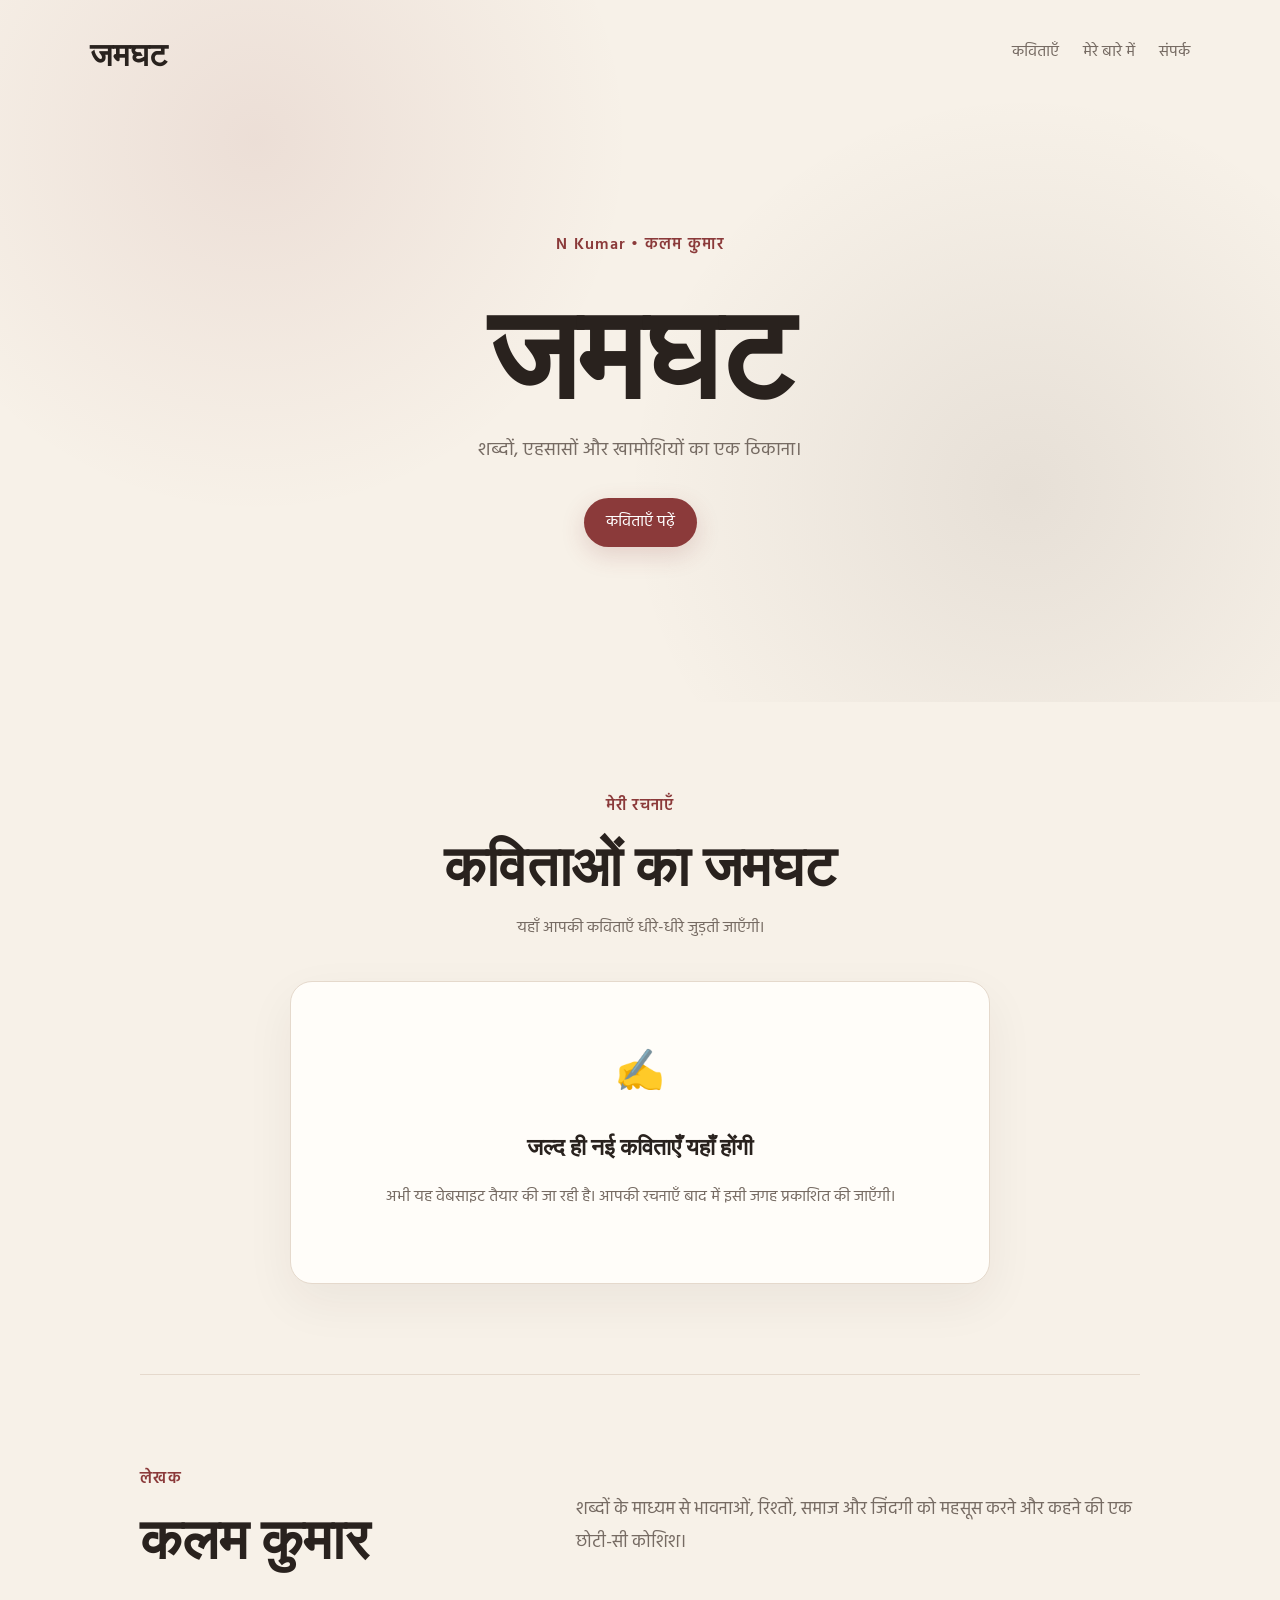
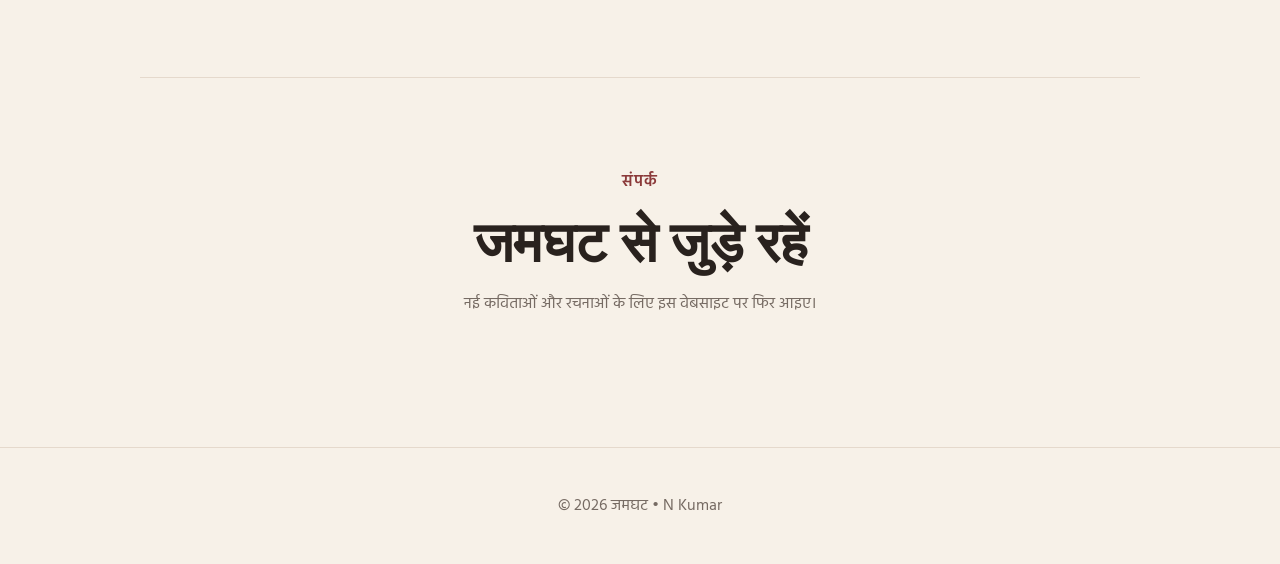
==== index.html @ 8d3334fd "Add files via upload" ====
<!DOCTYPE html>
<html lang="hi">
<head>
  <meta charset="UTF-8">
  <meta name="viewport" content="width=device-width, initial-scale=1.0">
  <title>जमघट — शब्दों का ठिकाना</title>
  <meta name="description" content="जमघट — कविताओं, एहसासों और खामोशियों का एक ठिकाना।">
  <link rel="stylesheet" href="style.css">
</head>
<body>
<header class="hero">
  <nav>
    <a class="brand" href="index.html">जमघट</a>
    <div class="nav-links">
      <a href="#poems">कविताएँ</a>
      <a href="#about">मेरे बारे में</a>
      <a href="#contact">संपर्क</a>
    </div>
  </nav>
  <div class="hero-content">
    <p class="eyebrow">N Kumar • कलम कुमार</p>
    <h1>जमघट</h1>
    <p class="tagline">शब्दों, एहसासों और खामोशियों का एक ठिकाना।</p>
    <a class="button" href="#poems">कविताएँ पढ़ें</a>
  </div>
</header>

<main>
  <section id="poems" class="section">
    <div class="section-heading">
      <p class="eyebrow">मेरी रचनाएँ</p>
      <h2>कविताओं का जमघट</h2>
      <p>यहाँ आपकी कविताएँ धीरे-धीरे जुड़ती जाएँगी।</p>
    </div>
    <div class="empty-card">
      <div class="icon">✍️</div>
      <h3>जल्द ही नई कविताएँ यहाँ होंगी</h3>
      <p>अभी यह वेबसाइट तैयार की जा रही है। आपकी रचनाएँ बाद में इसी जगह प्रकाशित की जाएँगी।</p>
    </div>
  </section>

  <section id="about" class="section about">
    <div>
      <p class="eyebrow">लेखक</p>
      <h2>कलम कुमार</h2>
    </div>
    <p>शब्दों के माध्यम से भावनाओं, रिश्तों, समाज और जिंदगी को महसूस करने और कहने की एक छोटी-सी कोशिश।</p>
  </section>

  <section id="contact" class="section contact">
    <div class="section-heading">
      <p class="eyebrow">संपर्क</p>
      <h2>जमघट से जुड़े रहें</h2>
      <p>नई कविताओं और रचनाओं के लिए इस वेबसाइट पर फिर आइए।</p>
    </div>
  </section>
</main>

<footer>
  <p>© 2026 जमघट • N Kumar</p>
</footer>
</body>
</html>
---- style.css ----
@import url('https://fonts.googleapis.com/css2?family=Hind:wght@400;500;600;700&family=Playfair+Display:wght@500;600;700&display=swap');

:root {
  --bg: #f7f1e8;
  --paper: #fffdf9;
  --ink: #29221e;
  --muted: #766b63;
  --accent: #8b3a3a;
  --line: #e5d9cc;
}

* { box-sizing: border-box; }
html { scroll-behavior: smooth; }
body {
  margin: 0;
  color: var(--ink);
  background: var(--bg);
  font-family: 'Hind', sans-serif;
  line-height: 1.8;
}
a { color: inherit; text-decoration: none; }

.hero {
  min-height: 78vh;
  display: flex;
  flex-direction: column;
  background:
    radial-gradient(circle at 20% 20%, rgba(139,58,58,.10), transparent 32%),
    radial-gradient(circle at 80% 70%, rgba(65,47,38,.09), transparent 35%),
    var(--bg);
}
nav {
  width: min(1100px, 92%);
  margin: 0 auto;
  padding: 24px 0;
  display: flex;
  align-items: center;
  justify-content: space-between;
}
.brand {
  font-family: 'Playfair Display', serif;
  font-size: 2rem;
  font-weight: 700;
}
.nav-links { display: flex; gap: 24px; color: var(--muted); }
.nav-links a:hover { color: var(--accent); }

.hero-content {
  width: min(900px, 92%);
  margin: auto;
  text-align: center;
  padding: 70px 0 100px;
}
.eyebrow {
  margin: 0 0 8px;
  color: var(--accent);
  font-weight: 600;
  letter-spacing: .08em;
}
h1, h2, h3 { font-family: 'Playfair Display', serif; line-height: 1.2; }
h1 { font-size: clamp(4rem, 13vw, 8rem); margin: 10px 0; }
h2 { font-size: clamp(2rem, 5vw, 3.5rem); margin: 8px 0 18px; }
h3 { font-size: 1.45rem; }
.tagline { color: var(--muted); font-size: 1.2rem; margin: 0 auto 30px; }
.button {
  display: inline-block;
  padding: 10px 22px;
  border-radius: 999px;
  color: white;
  background: var(--accent);
  box-shadow: 0 8px 24px rgba(139,58,58,.18);
}
.button:hover { transform: translateY(-1px); }

.section {
  width: min(1000px, 92%);
  margin: 0 auto;
  padding: 90px 0;
}
.section-heading { text-align: center; margin-bottom: 38px; }
.section-heading > p:last-child { color: var(--muted); }

.empty-card {
  max-width: 700px;
  margin: auto;
  padding: 55px 30px;
  text-align: center;
  background: var(--paper);
  border: 1px solid var(--line);
  border-radius: 22px;
  box-shadow: 0 18px 50px rgba(55,42,34,.06);
}
.icon { font-size: 2.5rem; }
.empty-card p { color: var(--muted); }

.about {
  display: grid;
  grid-template-columns: 1fr 1.5fr;
  gap: 60px;
  align-items: center;
  border-top: 1px solid var(--line);
  border-bottom: 1px solid var(--line);
}
.about > p { color: var(--muted); font-size: 1.15rem; }
.contact { text-align: center; }

footer {
  padding: 28px 5%;
  text-align: center;
  color: var(--muted);
  border-top: 1px solid var(--line);
}

@media (max-width: 650px) {
  nav { align-items: flex-start; }
  .nav-links { gap: 12px; font-size: .95rem; }
  .hero { min-height: 70vh; }
  .hero-content { padding: 50px 0 80px; }
  .about { grid-template-columns: 1fr; gap: 15px; }
}
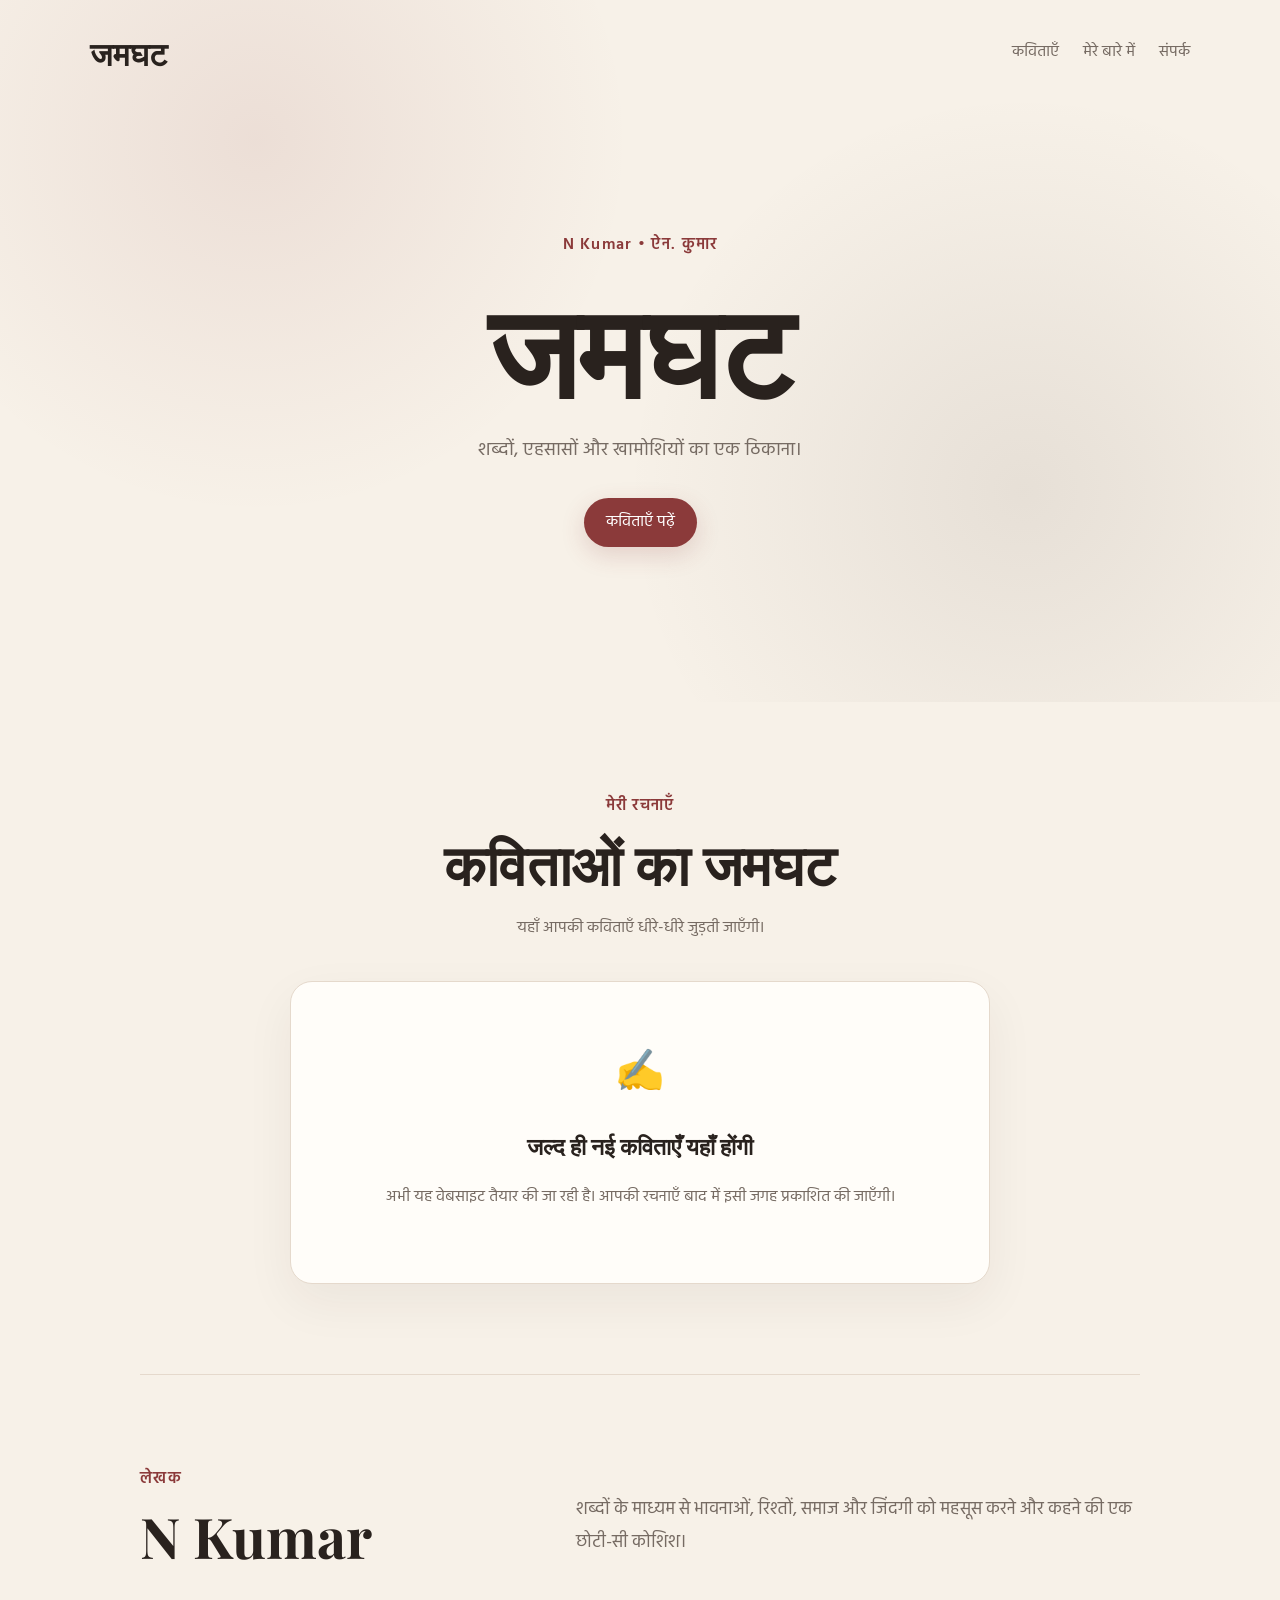
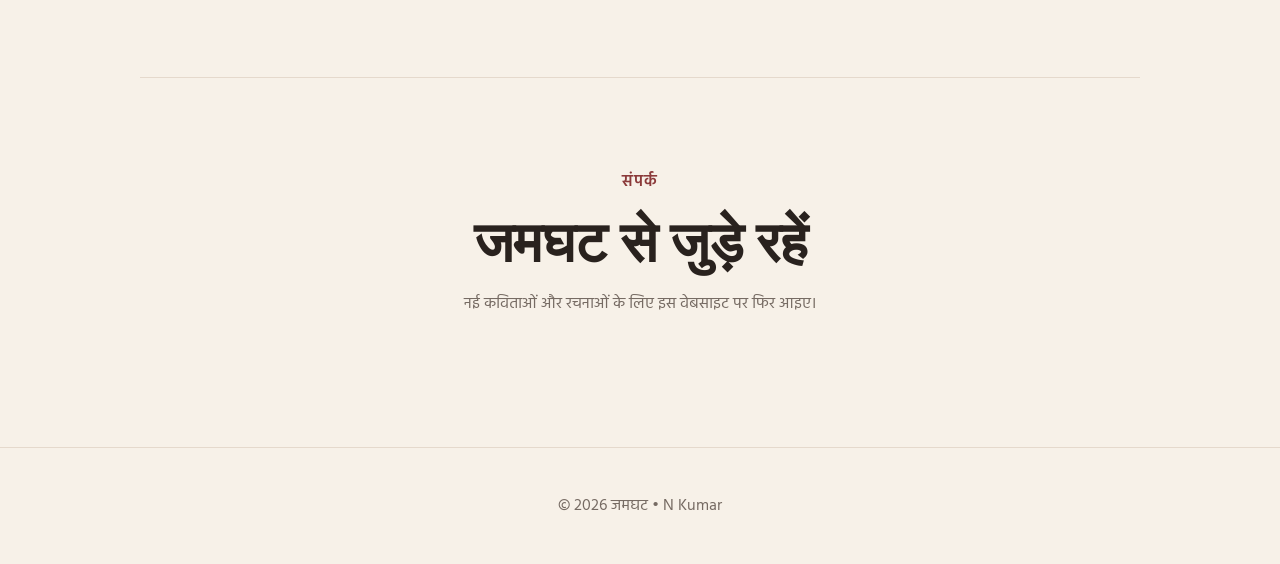
==== commit 64b569f5: "Update author names in index.html" ====
--- a/index.html
+++ b/index.html
@@ -18,7 +18,7 @@
     </div>
   </nav>
   <div class="hero-content">
-    <p class="eyebrow">N Kumar • कलम कुमार</p>
+    <p class="eyebrow">N Kumar • ऐन. कुमार</p>
     <h1>जमघट</h1>
     <p class="tagline">शब्दों, एहसासों और खामोशियों का एक ठिकाना।</p>
     <a class="button" href="#poems">कविताएँ पढ़ें</a>
@@ -42,7 +42,7 @@
   <section id="about" class="section about">
     <div>
       <p class="eyebrow">लेखक</p>
-      <h2>कलम कुमार</h2>
+      <h2>N Kumar</h2>
     </div>
     <p>शब्दों के माध्यम से भावनाओं, रिश्तों, समाज और जिंदगी को महसूस करने और कहने की एक छोटी-सी कोशिश।</p>
   </section>
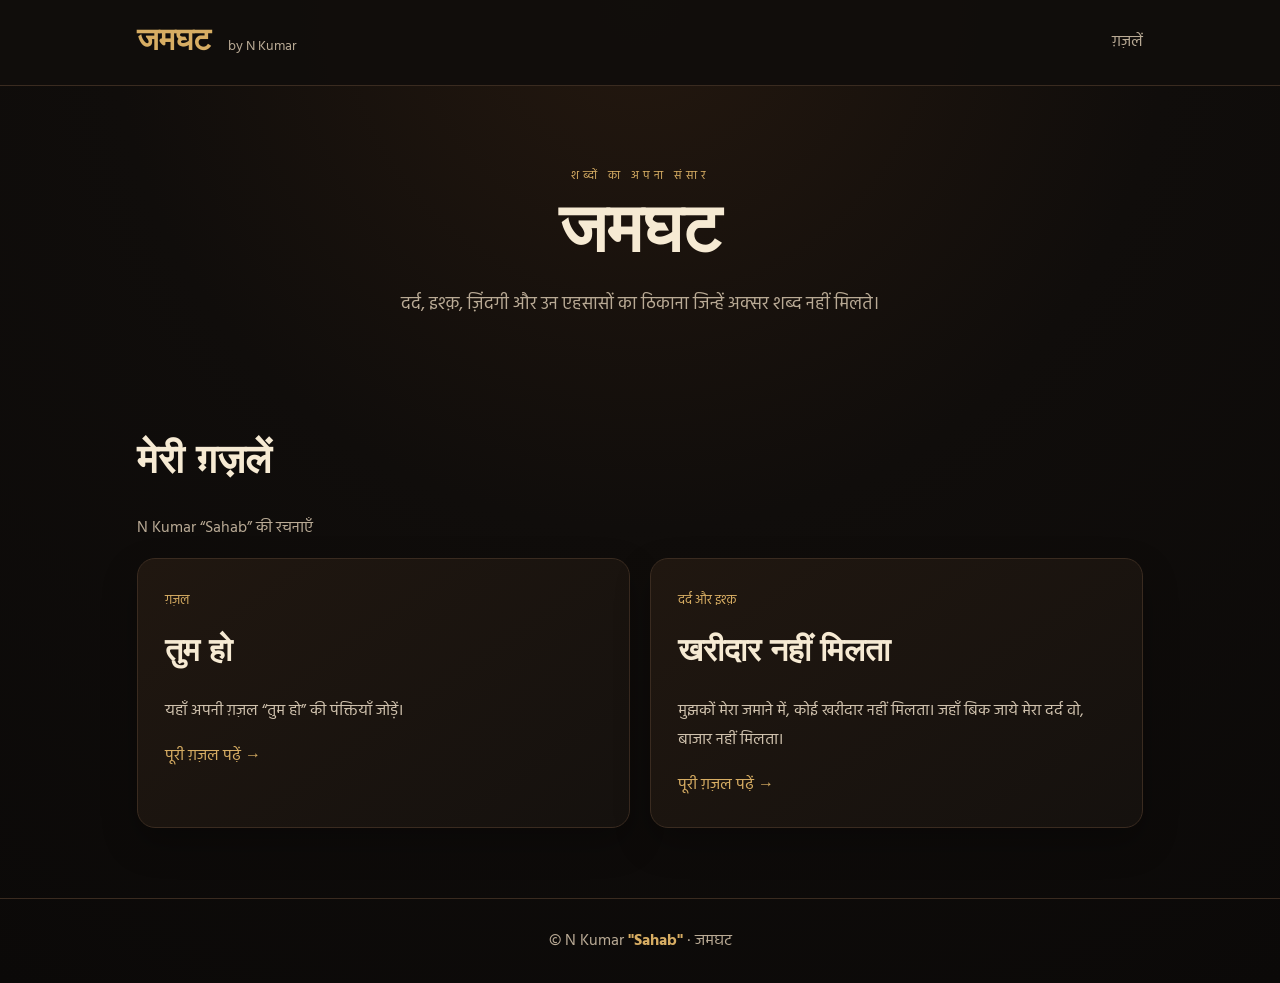
==== commit b127d0dc: "Add files via upload" ====
--- a/index.html
+++ b/index.html
@@ -1,63 +1,17 @@
-<!DOCTYPE html>
-<html lang="hi">
-<head>
-  <meta charset="UTF-8">
-  <meta name="viewport" content="width=device-width, initial-scale=1.0">
-  <title>जमघट — शब्दों का ठिकाना</title>
-  <meta name="description" content="जमघट — कविताओं, एहसासों और खामोशियों का एक ठिकाना।">
-  <link rel="stylesheet" href="style.css">
-</head>
-<body>
-<header class="hero">
-  <nav>
-    <a class="brand" href="index.html">जमघट</a>
-    <div class="nav-links">
-      <a href="#poems">कविताएँ</a>
-      <a href="#about">मेरे बारे में</a>
-      <a href="#contact">संपर्क</a>
-    </div>
-  </nav>
-  <div class="hero-content">
-    <p class="eyebrow">N Kumar • ऐन. कुमार</p>
-    <h1>जमघट</h1>
-    <p class="tagline">शब्दों, एहसासों और खामोशियों का एक ठिकाना।</p>
-    <a class="button" href="#poems">कविताएँ पढ़ें</a>
-  </div>
-</header>
-
-<main>
-  <section id="poems" class="section">
-    <div class="section-heading">
-      <p class="eyebrow">मेरी रचनाएँ</p>
-      <h2>कविताओं का जमघट</h2>
-      <p>यहाँ आपकी कविताएँ धीरे-धीरे जुड़ती जाएँगी।</p>
-    </div>
-    <div class="empty-card">
-      <div class="icon">✍️</div>
-      <h3>जल्द ही नई कविताएँ यहाँ होंगी</h3>
-      <p>अभी यह वेबसाइट तैयार की जा रही है। आपकी रचनाएँ बाद में इसी जगह प्रकाशित की जाएँगी।</p>
-    </div>
-  </section>
-
-  <section id="about" class="section about">
-    <div>
-      <p class="eyebrow">लेखक</p>
-      <h2>N Kumar</h2>
-    </div>
-    <p>शब्दों के माध्यम से भावनाओं, रिश्तों, समाज और जिंदगी को महसूस करने और कहने की एक छोटी-सी कोशिश।</p>
-  </section>
-
-  <section id="contact" class="section contact">
-    <div class="section-heading">
-      <p class="eyebrow">संपर्क</p>
-      <h2>जमघट से जुड़े रहें</h2>
-      <p>नई कविताओं और रचनाओं के लिए इस वेबसाइट पर फिर आइए।</p>
-    </div>
-  </section>
-</main>
-
-<footer>
-  <p>© 2026 जमघट • N Kumar</p>
-</footer>
-</body>
-</html>
+<!doctype html>
+<html lang="hi"><head><meta charset="utf-8"><meta name="viewport" content="width=device-width,initial-scale=1">
+<title>जमघट — N Kumar</title><link rel="stylesheet" href="style.css"></head>
+<body><header class="nav"><div class="navin"><a class="brand" href="index.html">जमघट <small>by N Kumar</small></a><a class="links" href="#ghazal">ग़ज़लें</a></div></header>
+<section class="hero"><div class="eyebrow">शब्दों का अपना संसार</div><h1>जमघट</h1><p>दर्द, इश्क़, ज़िंदगी और उन एहसासों का ठिकाना जिन्हें अक्सर शब्द नहीं मिलते।</p></section>
+<main class="wrap" id="ghazal"><h2 class="section-title">मेरी ग़ज़लें</h2><p class="sub">N Kumar “Sahab” की रचनाएँ</p><div class="grid"><article class="card">
+<span>ग़ज़ल</span>
+<h2>तुम हो</h2>
+<p>यहाँ अपनी ग़ज़ल “तुम हो” की पंक्तियाँ जोड़ें।</p>
+<a href="poem-1.html">पूरी ग़ज़ल पढ़ें →</a>
+</article><article class="card">
+<span>दर्द और इश्क़</span>
+<h2>खरीदार नहीं मिलता</h2>
+<p>मुझकों मेरा जमाने में, कोई खरीदार नहीं मिलता। जहाँ बिक जाये मेरा दर्द वो, बाजार नहीं मिलता। </p>
+<a href="poem-2.html">पूरी ग़ज़ल पढ़ें →</a>
+</article></div></main>
+<footer>© N Kumar <b>"Sahab"</b> · जमघट</footer></body></html>
--- a/style.css
+++ b/style.css
@@ -1,120 +1,10 @@
-@import url('https://fonts.googleapis.com/css2?family=Hind:wght@400;500;600;700&family=Playfair+Display:wght@500;600;700&display=swap');
-
-:root {
-  --bg: #f7f1e8;
-  --paper: #fffdf9;
-  --ink: #29221e;
-  --muted: #766b63;
-  --accent: #8b3a3a;
-  --line: #e5d9cc;
-}
-
-* { box-sizing: border-box; }
-html { scroll-behavior: smooth; }
-body {
-  margin: 0;
-  color: var(--ink);
-  background: var(--bg);
-  font-family: 'Hind', sans-serif;
-  line-height: 1.8;
-}
-a { color: inherit; text-decoration: none; }
-
-.hero {
-  min-height: 78vh;
-  display: flex;
-  flex-direction: column;
-  background:
-    radial-gradient(circle at 20% 20%, rgba(139,58,58,.10), transparent 32%),
-    radial-gradient(circle at 80% 70%, rgba(65,47,38,.09), transparent 35%),
-    var(--bg);
-}
-nav {
-  width: min(1100px, 92%);
-  margin: 0 auto;
-  padding: 24px 0;
-  display: flex;
-  align-items: center;
-  justify-content: space-between;
-}
-.brand {
-  font-family: 'Playfair Display', serif;
-  font-size: 2rem;
-  font-weight: 700;
-}
-.nav-links { display: flex; gap: 24px; color: var(--muted); }
-.nav-links a:hover { color: var(--accent); }
-
-.hero-content {
-  width: min(900px, 92%);
-  margin: auto;
-  text-align: center;
-  padding: 70px 0 100px;
-}
-.eyebrow {
-  margin: 0 0 8px;
-  color: var(--accent);
-  font-weight: 600;
-  letter-spacing: .08em;
-}
-h1, h2, h3 { font-family: 'Playfair Display', serif; line-height: 1.2; }
-h1 { font-size: clamp(4rem, 13vw, 8rem); margin: 10px 0; }
-h2 { font-size: clamp(2rem, 5vw, 3.5rem); margin: 8px 0 18px; }
-h3 { font-size: 1.45rem; }
-.tagline { color: var(--muted); font-size: 1.2rem; margin: 0 auto 30px; }
-.button {
-  display: inline-block;
-  padding: 10px 22px;
-  border-radius: 999px;
-  color: white;
-  background: var(--accent);
-  box-shadow: 0 8px 24px rgba(139,58,58,.18);
-}
-.button:hover { transform: translateY(-1px); }
-
-.section {
-  width: min(1000px, 92%);
-  margin: 0 auto;
-  padding: 90px 0;
-}
-.section-heading { text-align: center; margin-bottom: 38px; }
-.section-heading > p:last-child { color: var(--muted); }
-
-.empty-card {
-  max-width: 700px;
-  margin: auto;
-  padding: 55px 30px;
-  text-align: center;
-  background: var(--paper);
-  border: 1px solid var(--line);
-  border-radius: 22px;
-  box-shadow: 0 18px 50px rgba(55,42,34,.06);
-}
-.icon { font-size: 2.5rem; }
-.empty-card p { color: var(--muted); }
-
-.about {
-  display: grid;
-  grid-template-columns: 1fr 1.5fr;
-  gap: 60px;
-  align-items: center;
-  border-top: 1px solid var(--line);
-  border-bottom: 1px solid var(--line);
-}
-.about > p { color: var(--muted); font-size: 1.15rem; }
-.contact { text-align: center; }
-
-footer {
-  padding: 28px 5%;
-  text-align: center;
-  color: var(--muted);
-  border-top: 1px solid var(--line);
-}
-
-@media (max-width: 650px) {
-  nav { align-items: flex-start; }
-  .nav-links { gap: 12px; font-size: .95rem; }
-  .hero { min-height: 70vh; }
-  .hero-content { padding: 50px 0 80px; }
-  .about { grid-template-columns: 1fr; gap: 15px; }
-}
+@import url('https://fonts.googleapis.com/css2?family=Amiri:wght@400;700&family=Hind:wght@400;500;600;700&display=swap');
+:root{--bg:#100d0b;--panel:#191310;--gold:#d7ad63;--cream:#f6ead3;--muted:#b9aa95;--line:#3a2b20}
+*{box-sizing:border-box}body{margin:0;background:radial-gradient(circle at top,#24180f 0,#100d0b 45%,#0b0908 100%);color:var(--cream);font-family:Hind,sans-serif;line-height:1.8}
+a{color:inherit;text-decoration:none}.nav{border-bottom:1px solid var(--line);background:#100d0beF}.navin{max-width:1050px;margin:auto;padding:15px 22px;display:flex;justify-content:space-between;align-items:center}.brand{font:700 31px Amiri,serif;color:var(--gold)}.brand small{font:14px Hind;color:var(--muted);margin-left:8px}.links{color:var(--muted)}
+.hero{max-width:900px;margin:auto;text-align:center;padding:80px 22px 55px}.eyebrow{letter-spacing:4px;color:var(--gold);font-size:12px}.hero h1{font:700 68px/1.05 Amiri,serif;margin:12px}.hero p{color:var(--muted);font-size:18px}
+.wrap{max-width:1050px;margin:auto;padding:0 22px 70px}.section-title{font:700 40px Amiri,serif;margin-bottom:5px}.sub{color:var(--muted)}.grid{display:grid;grid-template-columns:repeat(2,1fr);gap:20px}
+.card{padding:27px;border:1px solid var(--line);border-radius:18px;background:linear-gradient(145deg,#201710,#15110e);box-shadow:0 15px 35px #0004}.card span{color:var(--gold);font-size:13px}.card h2{font:700 32px Amiri,serif;margin:10px 0}.card p{color:#cfc1ad;white-space:pre-line}.card a{color:var(--gold)}
+.poem{max-width:800px;margin:auto;padding:65px 22px 80px}.meta{color:var(--gold);font-size:14px}.poem h1{font:700 52px Amiri,serif;margin:8px 0 30px}.text{font:27px/2.05 Amiri,serif;white-space:pre-line;border-left:2px solid #604526;padding-left:25px}.back{color:var(--gold);display:inline-block;margin-top:35px}
+footer{border-top:1px solid var(--line);text-align:center;padding:28px;color:var(--muted)}footer b{color:var(--gold)}
+@media(max-width:700px){.grid{grid-template-columns:1fr}.hero h1{font-size:54px}.poem h1{font-size:42px}.text{font-size:23px}.links{font-size:13px}}
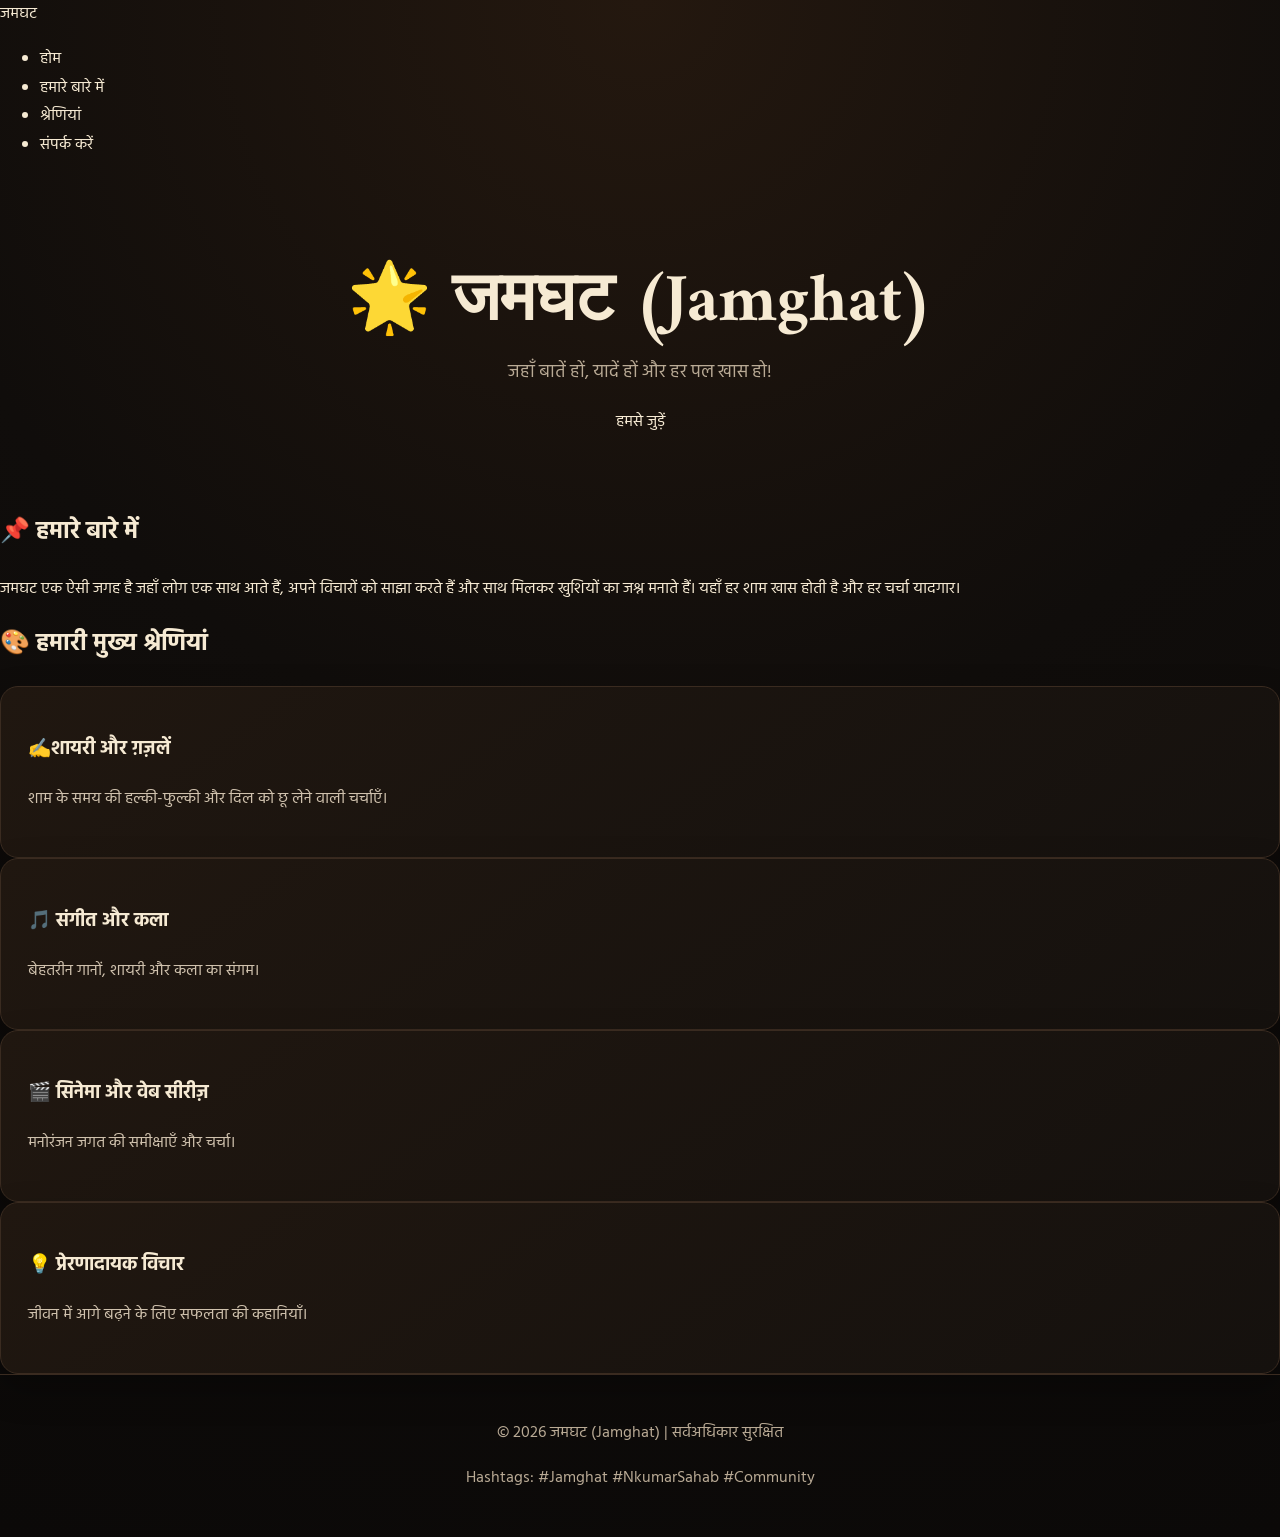
==== commit 4abb001f: "Revamp index.html with new layout and content Updated the HTML structure and content for the website" ====
--- a/index.html
+++ b/index.html
@@ -1,17 +1,67 @@
-<!doctype html>
-<html lang="hi"><head><meta charset="utf-8"><meta name="viewport" content="width=device-width,initial-scale=1">
-<title>जमघट — N Kumar</title><link rel="stylesheet" href="style.css"></head>
-<body><header class="nav"><div class="navin"><a class="brand" href="index.html">जमघट <small>by N Kumar</small></a><a class="links" href="#ghazal">ग़ज़लें</a></div></header>
-<section class="hero"><div class="eyebrow">शब्दों का अपना संसार</div><h1>जमघट</h1><p>दर्द, इश्क़, ज़िंदगी और उन एहसासों का ठिकाना जिन्हें अक्सर शब्द नहीं मिलते।</p></section>
-<main class="wrap" id="ghazal"><h2 class="section-title">मेरी ग़ज़लें</h2><p class="sub">N Kumar “Sahab” की रचनाएँ</p><div class="grid"><article class="card">
-<span>ग़ज़ल</span>
-<h2>तुम हो</h2>
-<p>यहाँ अपनी ग़ज़ल “तुम हो” की पंक्तियाँ जोड़ें।</p>
-<a href="poem-1.html">पूरी ग़ज़ल पढ़ें →</a>
-</article><article class="card">
-<span>दर्द और इश्क़</span>
-<h2>खरीदार नहीं मिलता</h2>
-<p>मुझकों मेरा जमाने में, कोई खरीदार नहीं मिलता। जहाँ बिक जाये मेरा दर्द वो, बाजार नहीं मिलता। </p>
-<a href="poem-2.html">पूरी ग़ज़ल पढ़ें →</a>
-</article></div></main>
-<footer>© N Kumar <b>"Sahab"</b> · जमघट</footer></body></html>+<!DOCTYPE html>
+<html lang="hi">
+<head>
+    <meta charset="UTF-8">
+    <meta name="viewport" content="width=device-width, initial-scale=1.0">
+    <title>जमघट - जहाँ बातें हों, यादें हों!</title>
+    <link rel="stylesheet" href="style.css">
+</head>
+<body>
+
+    <!-- Header / Navbar -->
+    <header>
+        <div class="logo">जमघट</div>
+        <nav>
+            <ul>
+                <li><a href="#home">होम</a></li>
+                <li><a href="#about">हमारे बारे में</a></li>
+                <li><a href="#categories">श्रेणियां</a></li>
+                <li><a href="#contact">संपर्क करें</a></li>
+            </ul>
+        </nav>
+    </header>
+
+    <!-- Hero Section -->
+    <section id="home" class="hero">
+        <h1>🌟 जमघट (Jamghat)</h1>
+        <p>जहाँ बातें हों, यादें हों और हर पल खास हो!</p>
+        <a href="#contact" class="btn">हमसे जुड़ें</a>
+    </section>
+
+    <!-- About Section -->
+    <section id="about" class="about">
+        <h2>📌 हमारे बारे में</h2>
+        <p>जमघट एक ऐसी जगह है जहाँ लोग एक साथ आते हैं, अपने विचारों को साझा करते हैं और साथ मिलकर खुशियों का जश्न मनाते हैं। यहाँ हर शाम खास होती है और हर चर्चा यादगार।</p>
+    </section>
+
+    <!-- Categories Section -->
+    <section id="categories" class="categories">
+        <h2>🎨 हमारी मुख्य श्रेणियां</h2>
+        <div class="card-container">
+            <div class="card">
+                <h3>✍️शायरी और ग़ज़लें</h3>
+                <p>शाम के समय की हल्की-फुल्की और दिल को छू लेने वाली चर्चाएँ।</p>
+            </div>
+            <div class="card">
+                <h3>🎵 संगीत और कला</h3>
+                <p>बेहतरीन गानों, शायरी और कला का संगम।</p>
+            </div>
+            <div class="card">
+                <h3>🎬 सिनेमा और वेब सीरीज़</h3>
+                <p>मनोरंजन जगत की समीक्षाएँ और चर्चा।</p>
+            </div>
+            <div class="card">
+                <h3>💡 प्रेरणादायक विचार</h3>
+                <p>जीवन में आगे बढ़ने के लिए सफलता की कहानियाँ।</p>
+            </div>
+        </div>
+    </section>
+
+    <!-- Footer -->
+    <footer id="contact">
+        <p>© 2026 जमघट (Jamghat) | सर्वअधिकार सुरक्षित</p>
+        <p>Hashtags: #Jamghat #NkumarSahab #Community</p>
+    </footer>
+
+</body>
+</html>
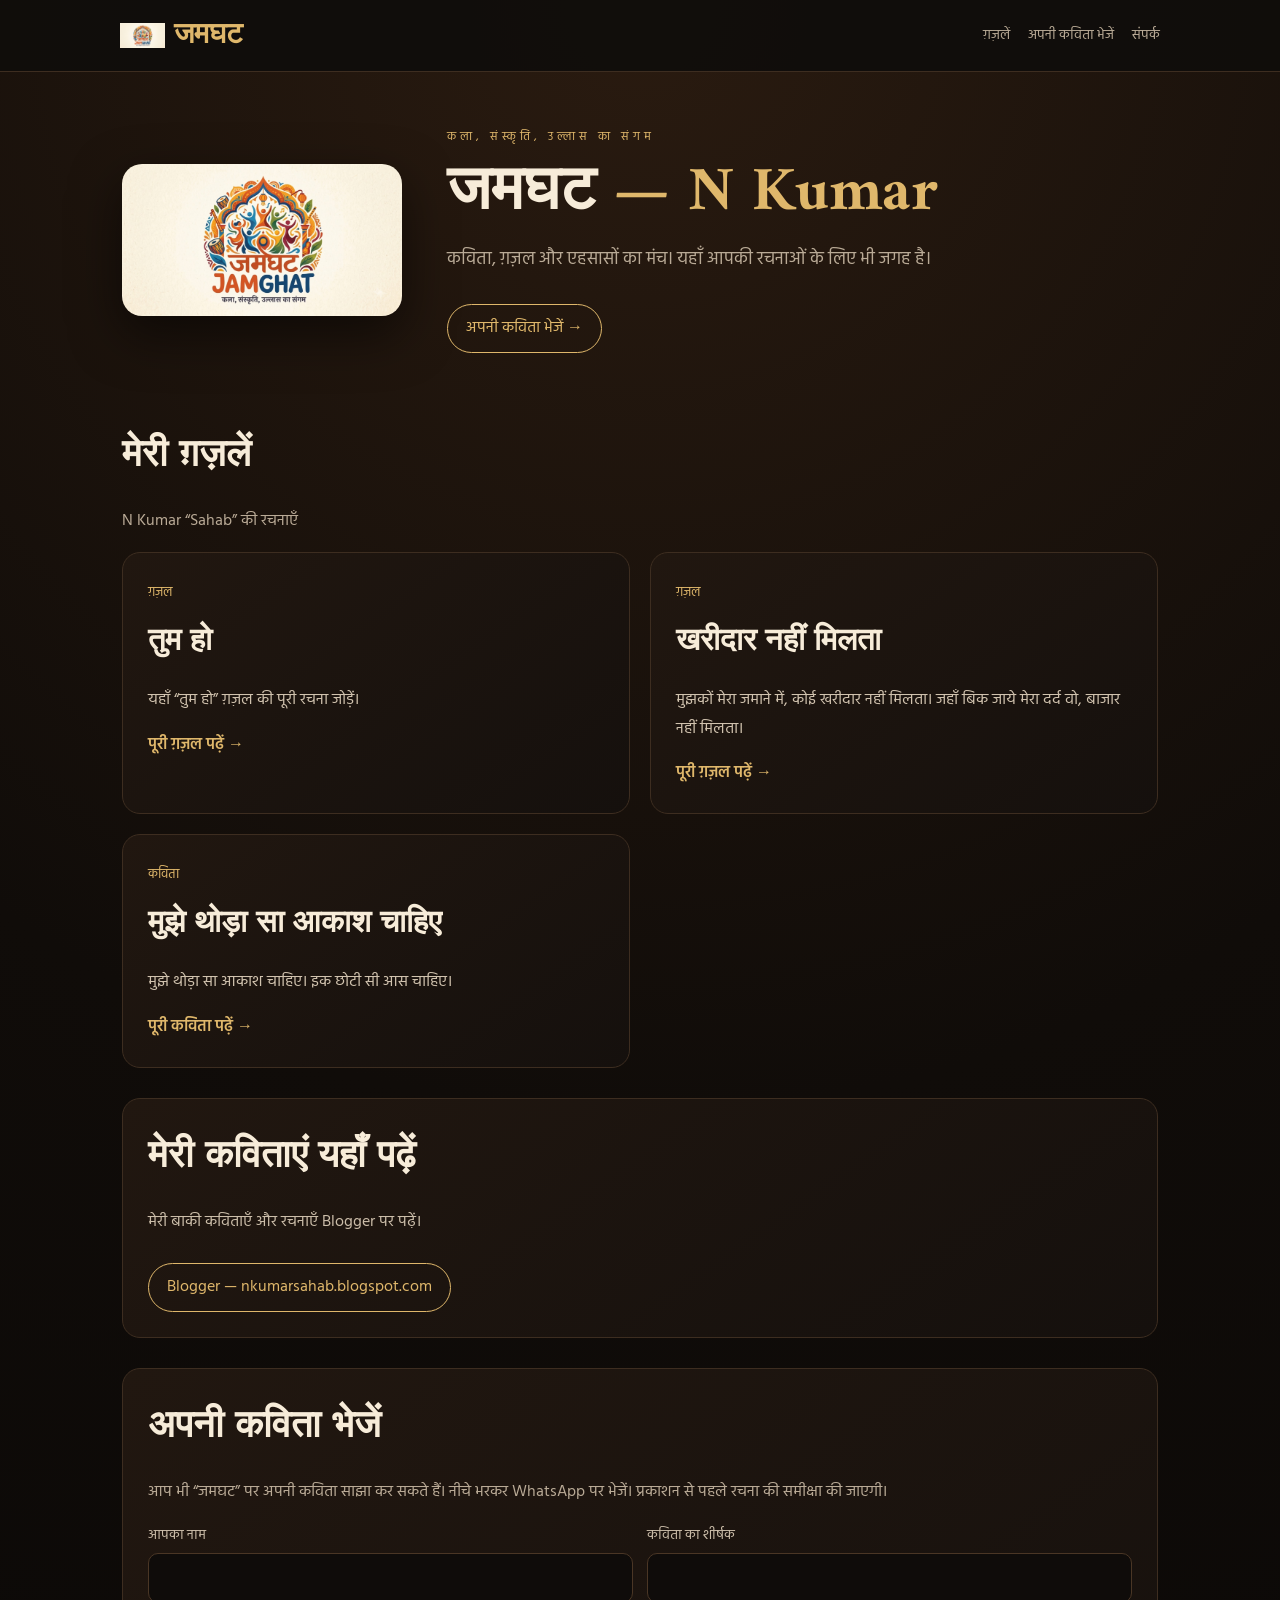
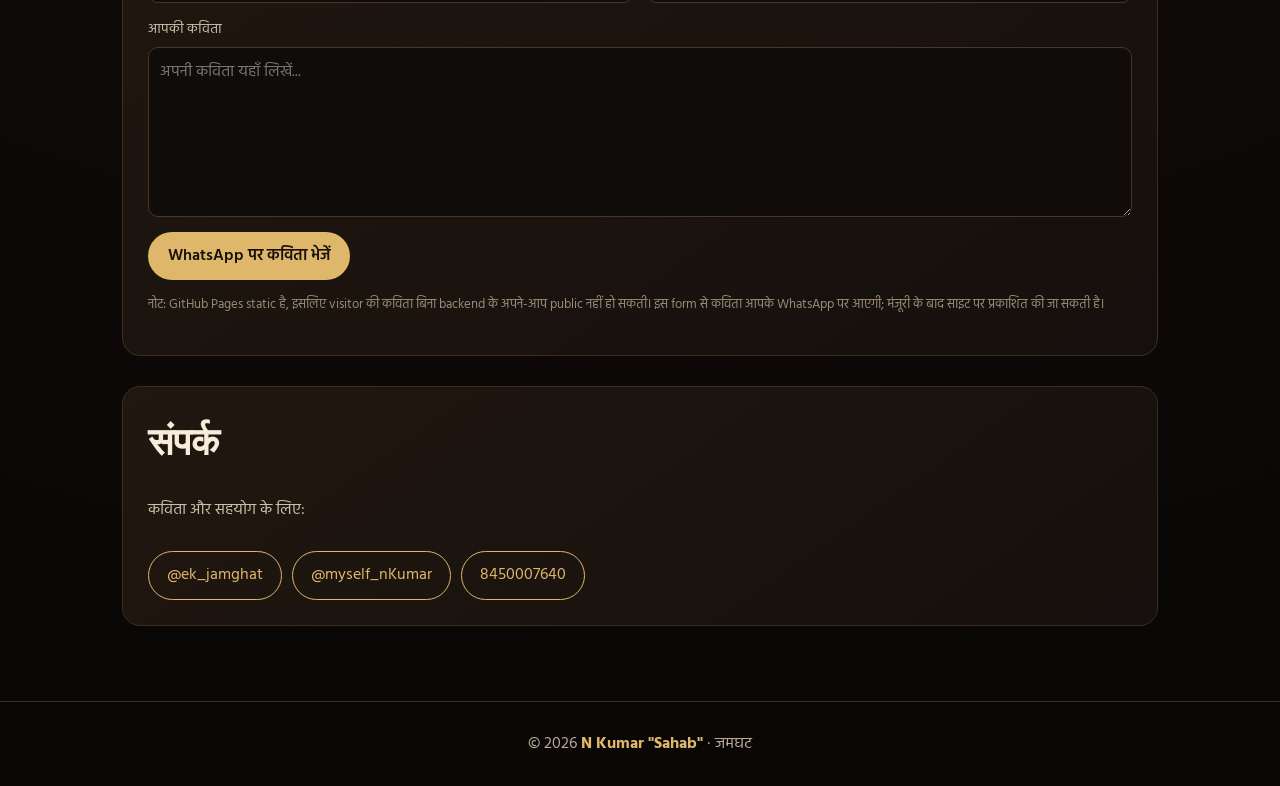
==== commit 2a02bc7f: "Add files via upload" ====
--- a/index.html
+++ b/index.html
@@ -1,67 +1,17 @@
-<!DOCTYPE html>
-<html lang="hi">
-<head>
-    <meta charset="UTF-8">
-    <meta name="viewport" content="width=device-width, initial-scale=1.0">
-    <title>जमघट - जहाँ बातें हों, यादें हों!</title>
-    <link rel="stylesheet" href="style.css">
-</head>
-<body>
-
-    <!-- Header / Navbar -->
-    <header>
-        <div class="logo">जमघट</div>
-        <nav>
-            <ul>
-                <li><a href="#home">होम</a></li>
-                <li><a href="#about">हमारे बारे में</a></li>
-                <li><a href="#categories">श्रेणियां</a></li>
-                <li><a href="#contact">संपर्क करें</a></li>
-            </ul>
-        </nav>
-    </header>
-
-    <!-- Hero Section -->
-    <section id="home" class="hero">
-        <h1>🌟 जमघट (Jamghat)</h1>
-        <p>जहाँ बातें हों, यादें हों और हर पल खास हो!</p>
-        <a href="#contact" class="btn">हमसे जुड़ें</a>
-    </section>
-
-    <!-- About Section -->
-    <section id="about" class="about">
-        <h2>📌 हमारे बारे में</h2>
-        <p>जमघट एक ऐसी जगह है जहाँ लोग एक साथ आते हैं, अपने विचारों को साझा करते हैं और साथ मिलकर खुशियों का जश्न मनाते हैं। यहाँ हर शाम खास होती है और हर चर्चा यादगार।</p>
-    </section>
-
-    <!-- Categories Section -->
-    <section id="categories" class="categories">
-        <h2>🎨 हमारी मुख्य श्रेणियां</h2>
-        <div class="card-container">
-            <div class="card">
-                <h3>✍️शायरी और ग़ज़लें</h3>
-                <p>शाम के समय की हल्की-फुल्की और दिल को छू लेने वाली चर्चाएँ।</p>
-            </div>
-            <div class="card">
-                <h3>🎵 संगीत और कला</h3>
-                <p>बेहतरीन गानों, शायरी और कला का संगम।</p>
-            </div>
-            <div class="card">
-                <h3>🎬 सिनेमा और वेब सीरीज़</h3>
-                <p>मनोरंजन जगत की समीक्षाएँ और चर्चा।</p>
-            </div>
-            <div class="card">
-                <h3>💡 प्रेरणादायक विचार</h3>
-                <p>जीवन में आगे बढ़ने के लिए सफलता की कहानियाँ।</p>
-            </div>
-        </div>
-    </section>
-
-    <!-- Footer -->
-    <footer id="contact">
-        <p>© 2026 जमघट (Jamghat) | सर्वअधिकार सुरक्षित</p>
-        <p>Hashtags: #Jamghat #NkumarSahab #Community</p>
-    </footer>
-
-</body>
-</html>
+<!doctype html><html lang="hi"><head><meta charset="utf-8"><meta name="viewport" content="width=device-width,initial-scale=1"><title>जमघट — N Kumar</title><link rel="stylesheet" href="style.css"></head><body>
+<header class="nav"><div class="navin"><a class="brand" href="index.html"><img src="logo.png" alt="जमघट">जमघट</a><nav class="links"><a href="#ghazal">ग़ज़लें</a><a href="#submit">अपनी कविता भेजें</a><a href="#contact">संपर्क</a></nav></div></header>
+<section class="hero"><img class="hero-logo" src="logo.png" alt="जमघट लोगो"><div><div class="eyebrow">कला, संस्कृति, उल्लास का संगम</div><h1>जमघट <em>— N Kumar</em></h1><p>कविता, ग़ज़ल और एहसासों का मंच। यहाँ आपकी रचनाओं के लिए भी जगह है।</p><a class="btn" href="#submit">अपनी कविता भेजें →</a></div></section>
+<main class="wrap"><section id="ghazal"><h2 class="title">मेरी ग़ज़लें</h2><p class="sub">N Kumar “Sahab” की रचनाएँ</p><div class="grid"><article class="card"><span>ग़ज़ल</span><h2>तुम हो</h2><p>यहाँ “तुम हो” ग़ज़ल की पूरी रचना जोड़ें।</p><a class="read" href="poem-1.html">पूरी ग़ज़ल पढ़ें →</a></article><article class="card"><span>ग़ज़ल</span><h2>खरीदार नहीं मिलता</h2><p>मुझकों मेरा जमाने में, कोई खरीदार नहीं मिलता। जहाँ बिक जाये मेरा दर्द वो, बाजार नहीं मिलता। </p><a class="read" href="poem-2.html">पूरी ग़ज़ल पढ़ें →</a></article><article class="card"><span>कविता</span><h2>मुझे थोड़ा सा आकाश चाहिए</h2><p>मुझे थोड़ा सा आकाश चाहिए। इक छोटी सी आस चाहिए।</p><a class="read" href="poem-3.html">पूरी कविता पढ़ें →</a></article></div></section>
+<section class="about"><h2 class="title">मेरी कविताएं यहाँ पढ़ें</h2><p>मेरी बाकी कविताएँ और रचनाएँ Blogger पर पढ़ें।</p><div class="socials"><a href="https://nkumarsahab.blogspot.com/" target="_blank">Blogger — nkumarsahab.blogspot.com</a></div></section>
+<section class="submit" id="submit"><h2 class="title">अपनी कविता भेजें</h2><p class="sub">आप भी “जमघट” पर अपनी कविता साझा कर सकते हैं। नीचे भरकर WhatsApp पर भेजें। प्रकाशन से पहले रचना की समीक्षा की जाएगी।</p>
+<form id="f"><div class="formgrid"><div class="field"><label>आपका नाम</label><input id="n" required></div><div class="field"><label>कविता का शीर्षक</label><input id="t" required></div><div class="field full"><label>आपकी कविता</label><textarea id="p" required placeholder="अपनी कविता यहाँ लिखें..."></textarea></div></div><button class="send">WhatsApp पर कविता भेजें</button></form>
+<p class="hint">नोट: GitHub Pages static है, इसलिए visitor की कविता बिना backend के अपने-आप public नहीं हो सकती। इस form से कविता आपके WhatsApp पर आएगी; मंजूरी के बाद साइट पर प्रकाशित की जा सकती है।</p></section>
+<section class="contact" id="contact"><h2 class="title">संपर्क</h2><p>कविता और सहयोग के लिए:</p><div class="socials"><a href="https://www.instagram.com/ek_jamghat/" target="_blank">@ek_jamghat</a><a href="https://www.instagram.com/myself_nkumar/" target="_blank">@myself_nKumar</a><a href="tel:+918450007640">8450007640</a></div></section></main>
+<footer>© 2026 <b>N Kumar "Sahab"</b> · जमघट</footer>
+<script>
+document.getElementById('f').addEventListener('submit',function(e){e.preventDefault();
+var name=document.getElementById('n').value,title=document.getElementById('t').value,poem=document.getElementById('p').value;
+var msg='नमस्ते N Kumar Sahab,%0A%0Aनाम: '+encodeURIComponent(name)+'%0Aशीर्षक: '+encodeURIComponent(title)+'%0A%0Aकविता:%0A'+encodeURIComponent(poem);
+window.open('https://wa.me/918450007640?text='+msg,'_blank');
+});
+</script></body></html>
--- a/style.css
+++ b/style.css
@@ -1,10 +1,9 @@
-@import url('https://fonts.googleapis.com/css2?family=Amiri:wght@400;700&family=Hind:wght@400;500;600;700&display=swap');
-:root{--bg:#100d0b;--panel:#191310;--gold:#d7ad63;--cream:#f6ead3;--muted:#b9aa95;--line:#3a2b20}
-*{box-sizing:border-box}body{margin:0;background:radial-gradient(circle at top,#24180f 0,#100d0b 45%,#0b0908 100%);color:var(--cream);font-family:Hind,sans-serif;line-height:1.8}
-a{color:inherit;text-decoration:none}.nav{border-bottom:1px solid var(--line);background:#100d0beF}.navin{max-width:1050px;margin:auto;padding:15px 22px;display:flex;justify-content:space-between;align-items:center}.brand{font:700 31px Amiri,serif;color:var(--gold)}.brand small{font:14px Hind;color:var(--muted);margin-left:8px}.links{color:var(--muted)}
-.hero{max-width:900px;margin:auto;text-align:center;padding:80px 22px 55px}.eyebrow{letter-spacing:4px;color:var(--gold);font-size:12px}.hero h1{font:700 68px/1.05 Amiri,serif;margin:12px}.hero p{color:var(--muted);font-size:18px}
-.wrap{max-width:1050px;margin:auto;padding:0 22px 70px}.section-title{font:700 40px Amiri,serif;margin-bottom:5px}.sub{color:var(--muted)}.grid{display:grid;grid-template-columns:repeat(2,1fr);gap:20px}
-.card{padding:27px;border:1px solid var(--line);border-radius:18px;background:linear-gradient(145deg,#201710,#15110e);box-shadow:0 15px 35px #0004}.card span{color:var(--gold);font-size:13px}.card h2{font:700 32px Amiri,serif;margin:10px 0}.card p{color:#cfc1ad;white-space:pre-line}.card a{color:var(--gold)}
-.poem{max-width:800px;margin:auto;padding:65px 22px 80px}.meta{color:var(--gold);font-size:14px}.poem h1{font:700 52px Amiri,serif;margin:8px 0 30px}.text{font:27px/2.05 Amiri,serif;white-space:pre-line;border-left:2px solid #604526;padding-left:25px}.back{color:var(--gold);display:inline-block;margin-top:35px}
-footer{border-top:1px solid var(--line);text-align:center;padding:28px;color:var(--muted)}footer b{color:var(--gold)}
-@media(max-width:700px){.grid{grid-template-columns:1fr}.hero h1{font-size:54px}.poem h1{font-size:42px}.text{font-size:23px}.links{font-size:13px}}
+@import url('https://fonts.googleapis.com/css2?family=Amiri:wght@400;700&family=Hind:wght@400;600;700&display=swap');
+:root{--bg:#100d0b;--gold:#dfb76b;--cream:#f7ecd9;--muted:#b9aa96;--line:#3d2d20}
+*{box-sizing:border-box}body{margin:0;background:radial-gradient(circle at top,#2a1b10,#100c09 45%,#090706);color:var(--cream);font-family:Hind,sans-serif;line-height:1.8}a{color:inherit;text-decoration:none}
+.nav{position:sticky;top:0;z-index:5;background:#100d0bec;border-bottom:1px solid var(--line)}.navin{max-width:1080px;margin:auto;padding:10px 20px;display:flex;align-items:center;justify-content:space-between}.brand{display:flex;align-items:center;gap:9px;color:var(--gold);font:700 29px Amiri}.brand img{width:45px;height:45px;object-fit:contain}.links{display:flex;gap:18px;color:var(--muted);font-size:14px}
+.hero{max-width:1080px;margin:auto;padding:55px 22px 70px;display:grid;grid-template-columns:280px 1fr;gap:45px;align-items:center}.hero-logo{width:100%;border-radius:20px;filter:drop-shadow(0 18px 25px #0008)}.eyebrow{letter-spacing:4px;color:var(--gold);font-size:12px}.hero h1,.title{font-family:Amiri;font-weight:700}.hero h1{font-size:62px;line-height:1.05;margin:12px 0}.hero h1 em{color:var(--gold);font-style:normal}.hero p{color:var(--muted);font-size:18px}.btn,.socials a{display:inline-block;border:1px solid var(--gold);border-radius:28px;padding:9px 18px;color:var(--gold);margin-top:10px}
+.wrap{max-width:1080px;margin:auto;padding:0 22px 75px}.title{font-size:38px;margin:0}.sub{color:var(--muted)}.grid{display:grid;grid-template-columns:repeat(2,1fr);gap:20px}.card,.about,.submit,.contact{background:linear-gradient(145deg,#211710,#15100d);border:1px solid var(--line);border-radius:18px;padding:25px}.card span{color:var(--gold);font-size:13px}.card h2{font:700 31px Amiri;margin:8px 0}.card p{color:#d0c2ae;white-space:pre-line}.read{color:var(--gold);font-weight:600}.about,.submit,.contact{margin-top:30px}.about p,.contact p{color:#cbbda9}.socials{display:flex;flex-wrap:wrap;gap:10px}
+.formgrid{display:grid;grid-template-columns:1fr 1fr;gap:14px}.field{display:flex;flex-direction:column;gap:5px}.full{grid-column:1/-1}.field label{color:#cbbda9;font-size:14px}.field input,.field textarea{background:#0f0c0a;color:var(--cream);border:1px solid #4a3625;border-radius:10px;padding:11px;font:16px Hind}.field textarea{min-height:170px}.send{margin-top:15px;border:0;border-radius:25px;padding:11px 20px;background:var(--gold);color:#17100b;font:600 16px Hind}.hint{color:#998a77;font-size:13px}
+.poem{max-width:820px;margin:auto;padding:65px 22px 80px}.meta{color:var(--gold)}.poem h1{font:700 52px Amiri}.text{font:27px/2.05 Amiri;white-space:pre-line;border-left:2px solid #604526;padding-left:25px}.back{color:var(--gold)}footer{text-align:center;border-top:1px solid var(--line);padding:28px;color:var(--muted)}footer b{color:var(--gold)}
+@media(max-width:760px){.hero{grid-template-columns:1fr;text-align:center}.hero-logo{width:210px;margin:auto}.hero h1{font-size:52px}.grid,.formgrid{grid-template-columns:1fr}.full{grid-column:auto}.links{gap:8px;font-size:12px}.poem h1{font-size:42px}.text{font-size:23px}}
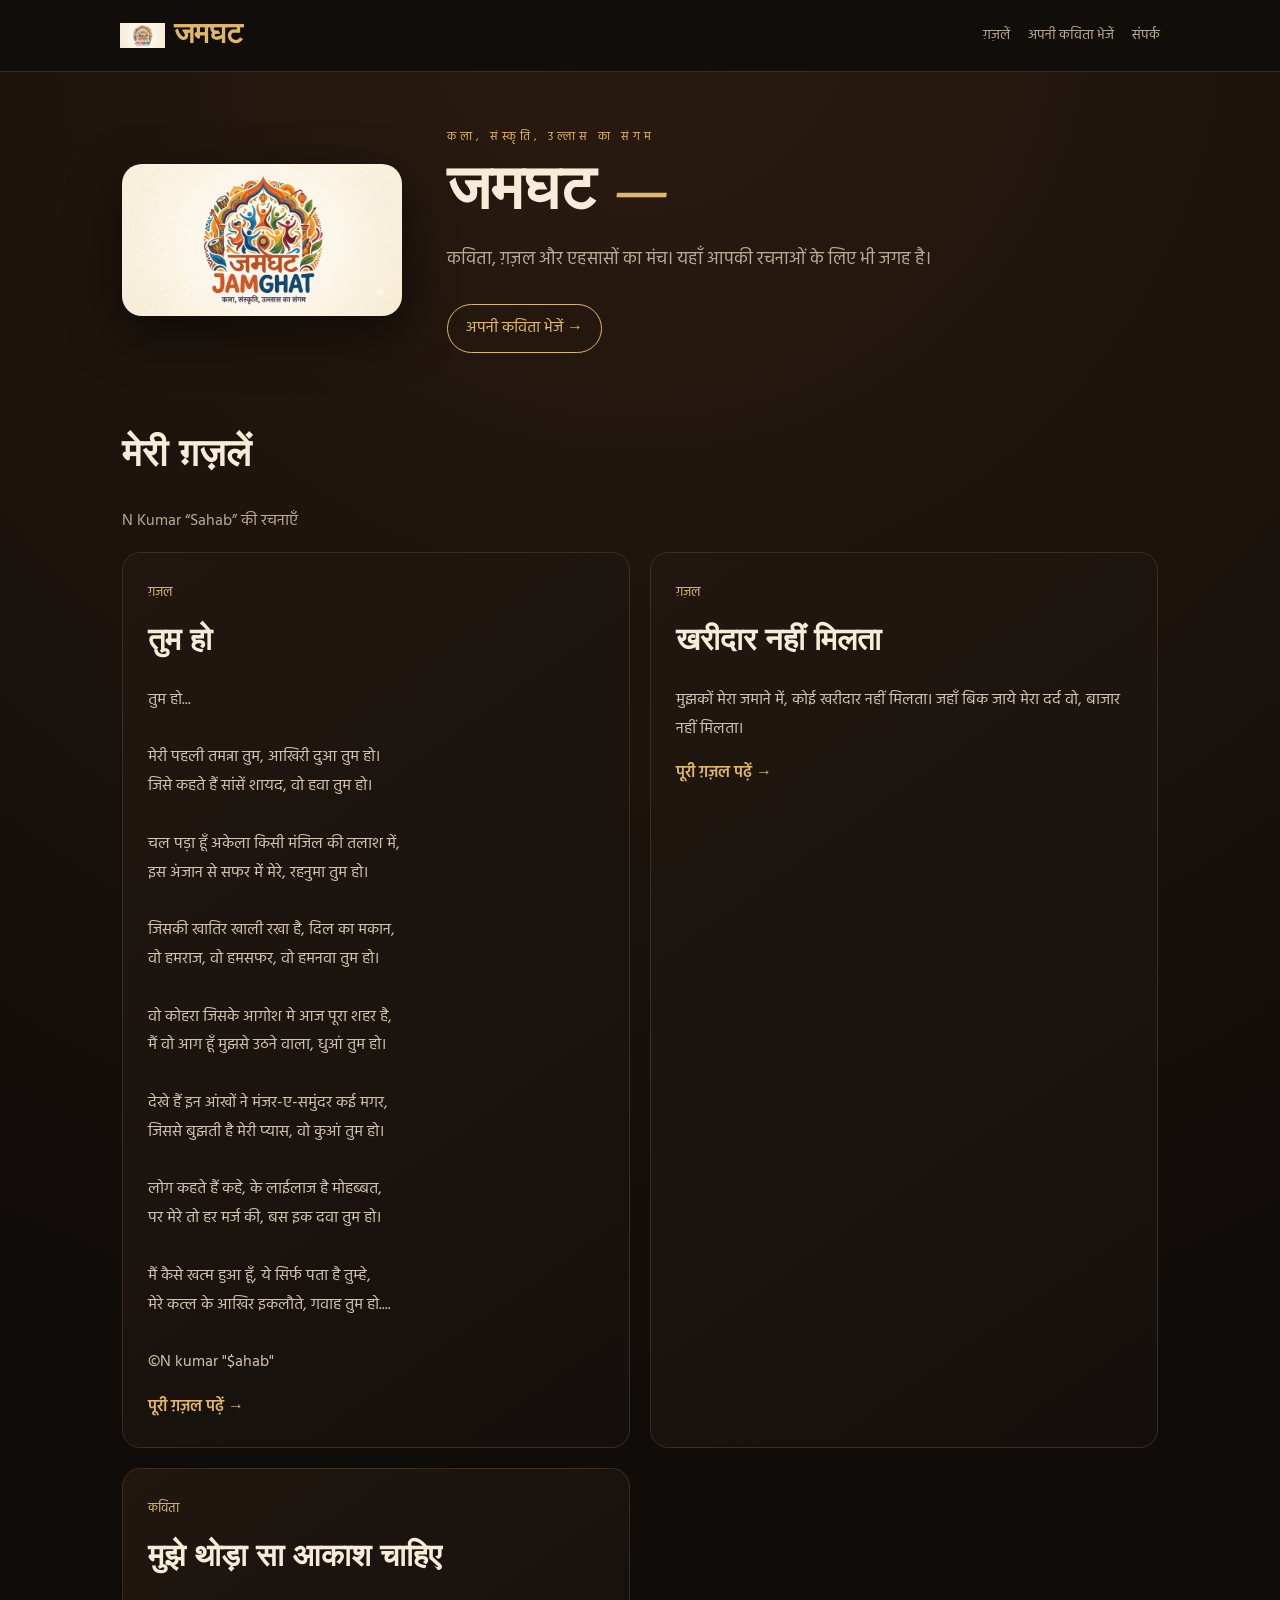
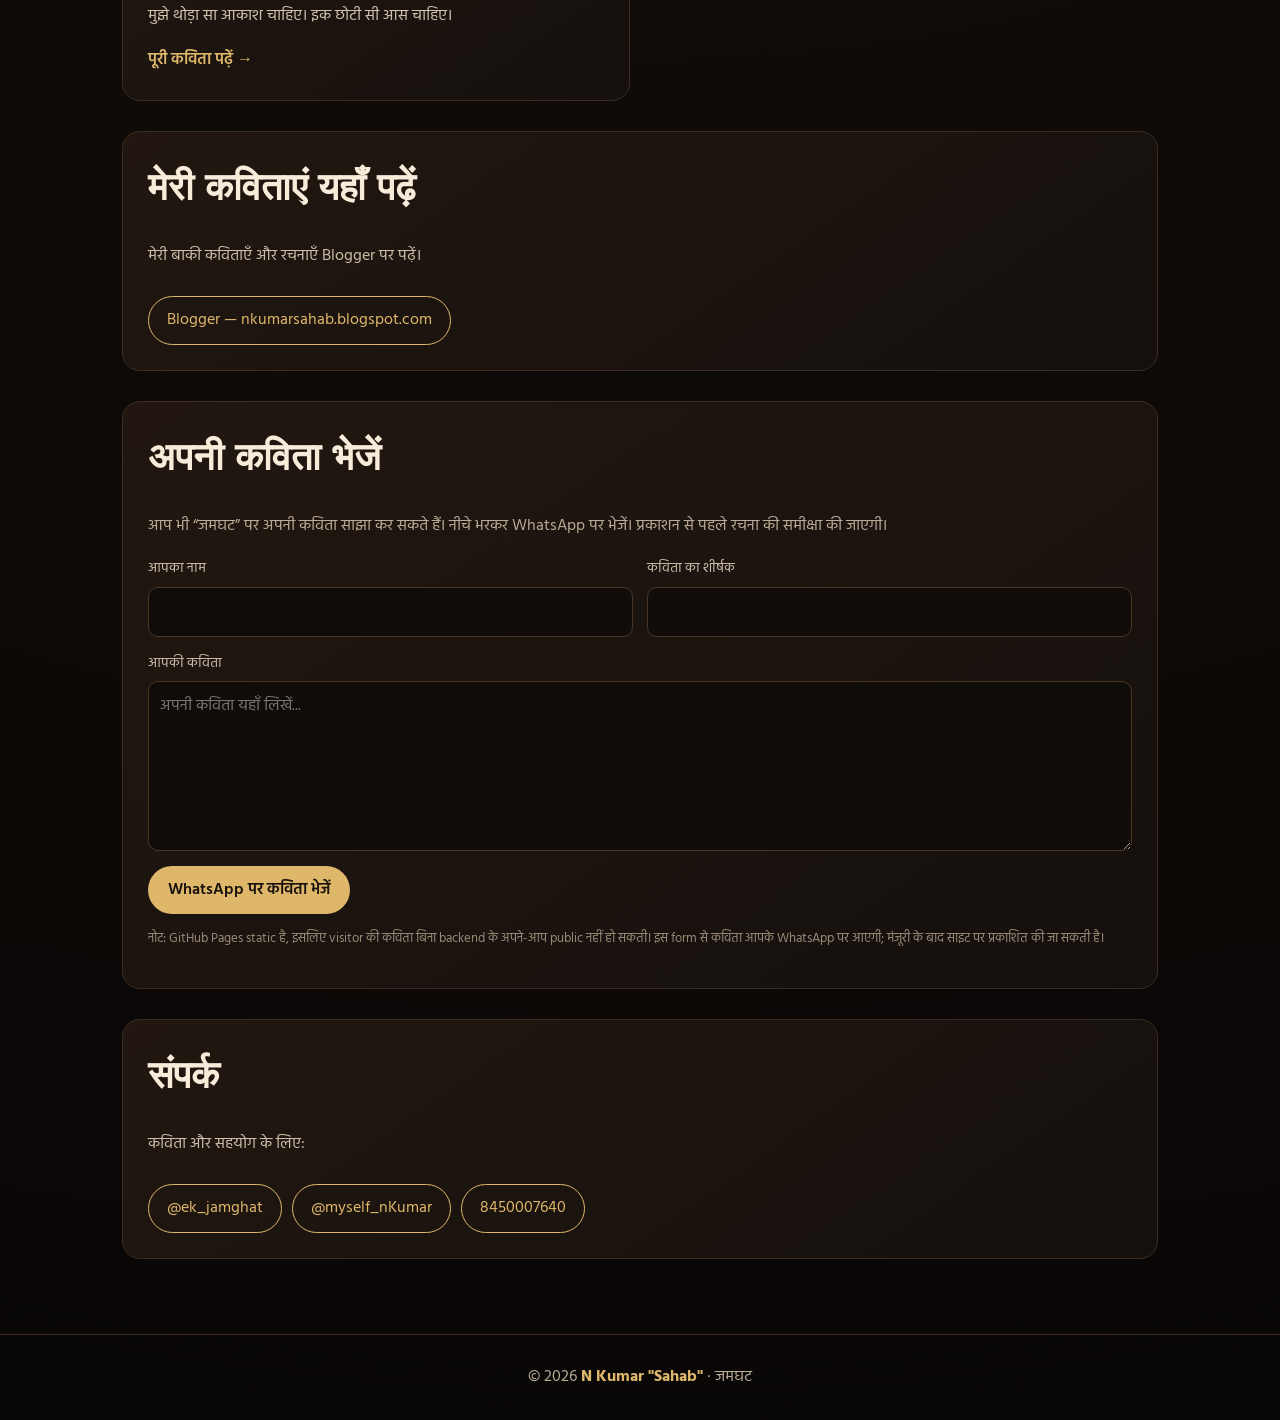
==== commit fd029a4c: "Update index.html with new content and structure" ====
--- a/index.html
+++ b/index.html
@@ -1,7 +1,31 @@
-<!doctype html><html lang="hi"><head><meta charset="utf-8"><meta name="viewport" content="width=device-width,initial-scale=1"><title>जमघट — N Kumar</title><link rel="stylesheet" href="style.css"></head><body>
+<!doctype html><html lang="hi"><head><meta charset="utf-8"><meta name="viewport" content="width=device-width,initial-scale=1"><title>जमघट </title><link rel="stylesheet" href="style.css"></head><body>
 <header class="nav"><div class="navin"><a class="brand" href="index.html"><img src="logo.png" alt="जमघट">जमघट</a><nav class="links"><a href="#ghazal">ग़ज़लें</a><a href="#submit">अपनी कविता भेजें</a><a href="#contact">संपर्क</a></nav></div></header>
-<section class="hero"><img class="hero-logo" src="logo.png" alt="जमघट लोगो"><div><div class="eyebrow">कला, संस्कृति, उल्लास का संगम</div><h1>जमघट <em>— N Kumar</em></h1><p>कविता, ग़ज़ल और एहसासों का मंच। यहाँ आपकी रचनाओं के लिए भी जगह है।</p><a class="btn" href="#submit">अपनी कविता भेजें →</a></div></section>
-<main class="wrap"><section id="ghazal"><h2 class="title">मेरी ग़ज़लें</h2><p class="sub">N Kumar “Sahab” की रचनाएँ</p><div class="grid"><article class="card"><span>ग़ज़ल</span><h2>तुम हो</h2><p>यहाँ “तुम हो” ग़ज़ल की पूरी रचना जोड़ें।</p><a class="read" href="poem-1.html">पूरी ग़ज़ल पढ़ें →</a></article><article class="card"><span>ग़ज़ल</span><h2>खरीदार नहीं मिलता</h2><p>मुझकों मेरा जमाने में, कोई खरीदार नहीं मिलता। जहाँ बिक जाये मेरा दर्द वो, बाजार नहीं मिलता। </p><a class="read" href="poem-2.html">पूरी ग़ज़ल पढ़ें →</a></article><article class="card"><span>कविता</span><h2>मुझे थोड़ा सा आकाश चाहिए</h2><p>मुझे थोड़ा सा आकाश चाहिए। इक छोटी सी आस चाहिए।</p><a class="read" href="poem-3.html">पूरी कविता पढ़ें →</a></article></div></section>
+<section class="hero"><img class="hero-logo" src="logo.png" alt="जमघट लोगो"><div><div class="eyebrow">कला, संस्कृति, उल्लास का संगम</div><h1>जमघट <em>— </em></h1><p>कविता, ग़ज़ल और एहसासों का मंच। यहाँ आपकी रचनाओं के लिए भी जगह है।</p><a class="btn" href="#submit">अपनी कविता भेजें →</a></div></section>
+<main class="wrap"><section id="ghazal"><h2 class="title">मेरी ग़ज़लें</h2><p class="sub">N Kumar “Sahab” की रचनाएँ</p><div class="grid"><article class="card"><span>ग़ज़ल</span><h2>तुम हो</h2><p>तुम हो... 
+
+मेरी पहली तमन्ना तुम, आखिरी दुआ तुम हो। 
+जिसे कहते हैं सांसें शायद, वो हवा तुम हो।
+
+चल पड़ा हूँ अकेला किसी मंजिल की तलाश में, 
+इस अंजान से सफर में मेरे, रहनुमा तुम हो। 
+
+जिसकी खातिर खाली रखा है, दिल का मकान, 
+वो हमराज, वो हमसफर, वो हमनवा तुम हो। 
+
+वो कोहरा जिसके आगोश मे आज पूरा शहर है, 
+मैं वो आग हूँ मुझसे उठने वाला, धुआं तुम हो। 
+
+देखे हैं इन आंखों ने मंजर-ए-समुंदर कई मगर, 
+जिससे बुझती है मेरी प्यास, वो कुआं तुम हो। 
+
+लोग कहते हैं कहे, के लाईलाज है मोहब्बत, 
+पर मेरे तो हर मर्ज की, बस इक दवा तुम हो। 
+
+मैं कैसे खत्म हुआ हूँ, ये सिर्फ पता है तुम्हे, 
+मेरे कत्ल के आखिर इकलौते, गवाह तुम हो.... 
+
+©N kumar "$ahab"
+</p><a class="read" href="poem-1.html">पूरी ग़ज़ल पढ़ें →</a></article><article class="card"><span>ग़ज़ल</span><h2>खरीदार नहीं मिलता</h2><p>मुझकों मेरा जमाने में, कोई खरीदार नहीं मिलता। जहाँ बिक जाये मेरा दर्द वो, बाजार नहीं मिलता। </p><a class="read" href="poem-2.html">पूरी ग़ज़ल पढ़ें →</a></article><article class="card"><span>कविता</span><h2>मुझे थोड़ा सा आकाश चाहिए</h2><p>मुझे थोड़ा सा आकाश चाहिए। इक छोटी सी आस चाहिए।</p><a class="read" href="poem-3.html">पूरी कविता पढ़ें →</a></article></div></section>
 <section class="about"><h2 class="title">मेरी कविताएं यहाँ पढ़ें</h2><p>मेरी बाकी कविताएँ और रचनाएँ Blogger पर पढ़ें।</p><div class="socials"><a href="https://nkumarsahab.blogspot.com/" target="_blank">Blogger — nkumarsahab.blogspot.com</a></div></section>
 <section class="submit" id="submit"><h2 class="title">अपनी कविता भेजें</h2><p class="sub">आप भी “जमघट” पर अपनी कविता साझा कर सकते हैं। नीचे भरकर WhatsApp पर भेजें। प्रकाशन से पहले रचना की समीक्षा की जाएगी।</p>
 <form id="f"><div class="formgrid"><div class="field"><label>आपका नाम</label><input id="n" required></div><div class="field"><label>कविता का शीर्षक</label><input id="t" required></div><div class="field full"><label>आपकी कविता</label><textarea id="p" required placeholder="अपनी कविता यहाँ लिखें..."></textarea></div></div><button class="send">WhatsApp पर कविता भेजें</button></form>
@@ -14,4 +38,4 @@
 var msg='नमस्ते N Kumar Sahab,%0A%0Aनाम: '+encodeURIComponent(name)+'%0Aशीर्षक: '+encodeURIComponent(title)+'%0A%0Aकविता:%0A'+encodeURIComponent(poem);
 window.open('https://wa.me/918450007640?text='+msg,'_blank');
 });
-</script></body></html>+</script></body></html>
